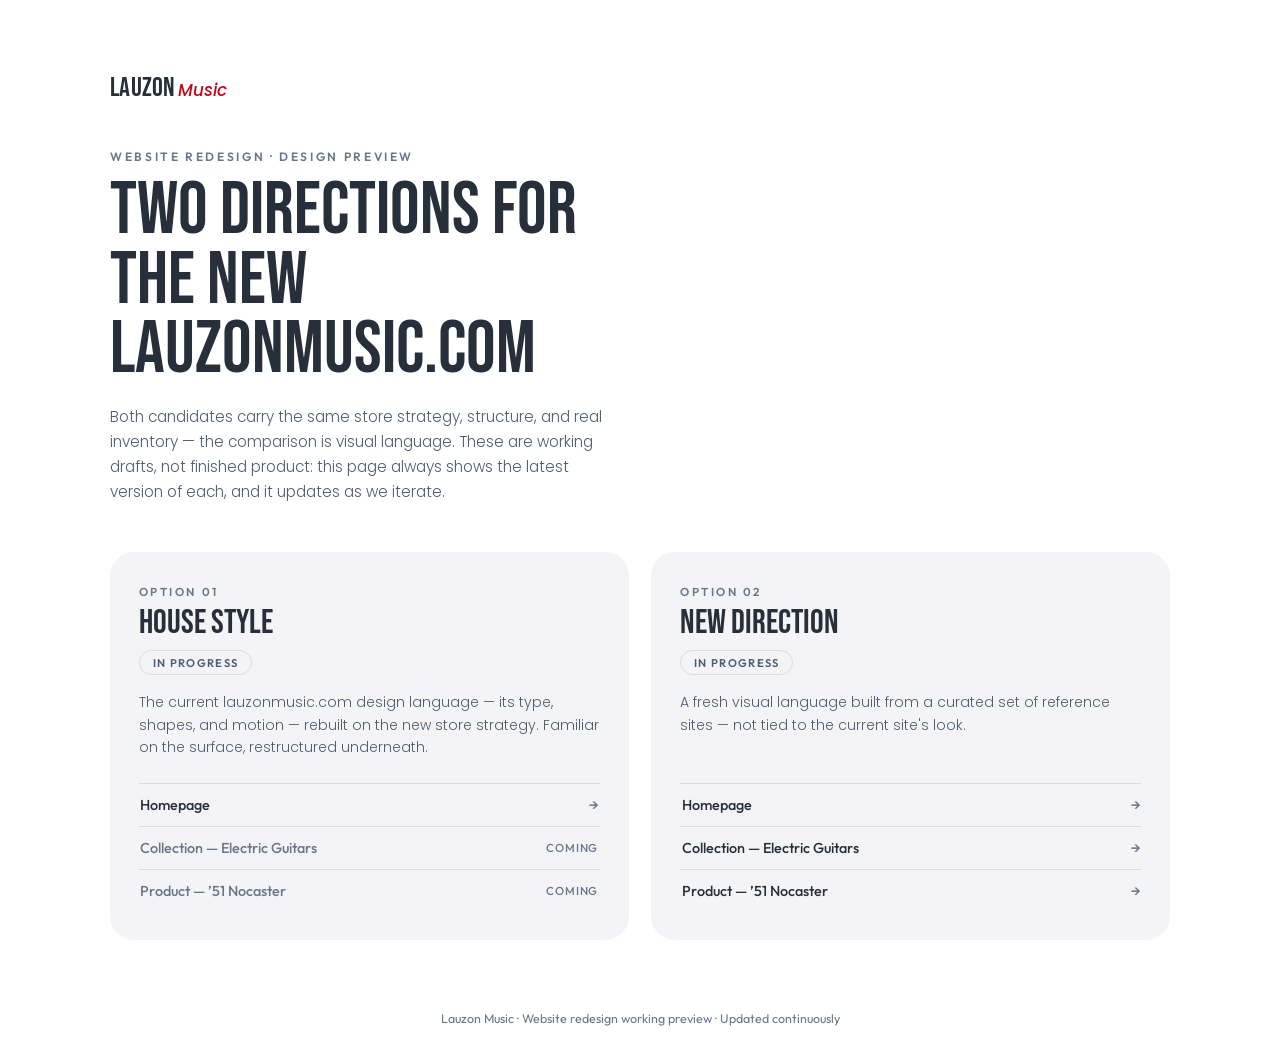
==== index.html @ 920a80ff "Website redesign preview: landing page + house-style and inspiration directions Co-Authored-By: Clau" ====
<!DOCTYPE html>
<html lang="en">
<head>
<meta charset="UTF-8">
<meta name="viewport" content="width=device-width, initial-scale=1.0">
<meta name="robots" content="noindex">
<title>Lauzon Music — Website Redesign Preview</title>
<link rel="preconnect" href="https://fonts.googleapis.com">
<link rel="preconnect" href="https://fonts.gstatic.com" crossorigin>
<link href="https://fonts.googleapis.com/css2?family=Bebas+Neue&family=Outfit:wght@400;500;600&family=Poppins:ital,wght@0,300;0,400;0,500;1,400&display=swap" rel="stylesheet">
<style>
  :root{
    --red:#C7051A; --ink:#272F3A; --slate:#66778E; --slate-strong:#4E5E73;
    --panel:#F4F4F6; --white:#FFFFFF; --line:rgba(39,47,58,.12);
    --ease:cubic-bezier(.23,1,.32,1);
  }
  *{margin:0;padding:0;box-sizing:border-box}
  body{font-family:'Poppins',sans-serif;background:var(--white);color:var(--ink);-webkit-font-smoothing:antialiased;min-height:100vh;display:flex;flex-direction:column}
  main{flex:1;width:min(1060px,92vw);margin:0 auto;padding:clamp(3rem,8vh,6rem) 0 3rem}
  .mark{display:inline-flex;align-items:baseline;gap:.15rem}
  .mark b{font-family:'Bebas Neue',sans-serif;font-weight:400;font-size:1.7rem;letter-spacing:.01em}
  .mark em{font-style:italic;font-weight:500;color:var(--red);font-size:1.05rem}
  .eyebrow{font-family:'Outfit',sans-serif;font-size:.75rem;font-weight:600;letter-spacing:.22em;text-transform:uppercase;color:var(--slate);margin:2.8rem 0 .8rem}
  h1{font-family:'Bebas Neue',sans-serif;font-weight:400;font-size:clamp(2.8rem,6.5vw,4.6rem);line-height:.95;text-transform:uppercase;max-width:16ch}
  .intro{color:var(--slate-strong);margin-top:1.1rem;max-width:56ch;line-height:1.65;font-size:.95rem;font-weight:300}
  .grid{display:grid;grid-template-columns:repeat(auto-fit,minmax(300px,1fr));gap:1.4rem;margin-top:3rem}
  .dir{background:var(--panel);border-radius:24px;display:flex;flex-direction:column;overflow:hidden;transition:transform .25s var(--ease),box-shadow .25s var(--ease)}
  .dir:hover{transform:translateY(-4px);box-shadow:0 14px 34px rgba(39,47,58,.10)}
  .body{padding:2rem 1.8rem 1.8rem;display:flex;flex-direction:column;flex:1}
  .no{font-family:'Outfit',sans-serif;font-size:.72rem;font-weight:600;letter-spacing:.22em;color:var(--slate);text-transform:uppercase}
  h2{font-family:'Bebas Neue',sans-serif;font-weight:400;font-size:2.1rem;line-height:1;text-transform:uppercase;margin:.5rem 0 .6rem}
  .desc{font-size:.875rem;line-height:1.6;color:var(--slate-strong);font-weight:300;flex:1}
  nav.pages{margin-top:1.5rem;display:flex;flex-direction:column;border-top:1px solid var(--line)}
  nav.pages a,nav.pages span.soon{display:flex;justify-content:space-between;align-items:center;padding:.75rem .1rem;text-decoration:none;color:var(--ink);font-family:'Outfit',sans-serif;font-size:.9rem;font-weight:500;border-bottom:1px solid var(--line)}
  nav.pages a:last-child,nav.pages span.soon:last-child{border-bottom:none}
  nav.pages a::after{content:"→";color:var(--slate);transition:transform .2s var(--ease),color .2s}
  nav.pages a:hover::after{transform:translateX(4px);color:var(--red)}
  nav.pages a:focus-visible{outline:2px solid var(--red);outline-offset:2px;border-radius:4px}
  nav.pages span.soon{color:var(--slate);cursor:default}
  nav.pages span.soon i{font-style:normal;font-size:.72rem;letter-spacing:.08em;text-transform:uppercase;color:var(--slate)}
  .badge{display:inline-flex;align-self:flex-start;font-family:'Outfit',sans-serif;font-size:.7rem;font-weight:600;letter-spacing:.12em;text-transform:uppercase;color:var(--slate-strong);border:1px solid var(--line);border-radius:999px;padding:.28rem .8rem;margin-bottom:1rem}
  footer{padding:1.4rem 0 2rem;text-align:center;font-family:'Outfit',sans-serif;font-size:.78rem;color:var(--slate)}
</style>
</head>
<body>
<main>
  <div class="mark"><b>LAUZON</b><em>Music</em></div>
  <p class="eyebrow">Website Redesign · Design Preview</p>
  <h1>Two directions for the new lauzonmusic.com</h1>
  <p class="intro">Both candidates carry the same store strategy, structure, and real inventory — the comparison is visual language. These are working drafts, not finished product: this page always shows the latest version of each, and it updates as we iterate.</p>

  <div class="grid">
    <article class="dir">
      <div class="body">
        <span class="no">Option 01</span>
        <h2>House Style</h2>
        <span class="badge">In progress</span>
        <p class="desc">The current lauzonmusic.com design language — its type, shapes, and motion — rebuilt on the new store strategy. Familiar on the surface, restructured underneath.</p>
        <nav class="pages">
          <a href="directions/house-style/index.html">Homepage</a>
          <span class="soon">Collection — Electric Guitars <i>Coming</i></span>
          <span class="soon">Product — &rsquo;51 Nocaster <i>Coming</i></span>
        </nav>
      </div>
    </article>

    <article class="dir">
      <div class="body">
        <span class="no">Option 02</span>
        <h2>New Direction</h2>
        <span class="badge">In progress</span>
        <p class="desc">A fresh visual language built from a curated set of reference sites — not tied to the current site's look.</p>
        <nav class="pages">
          <a href="directions/inspiration/index.html">Homepage</a>
          <a href="directions/inspiration/collection.html">Collection — Electric Guitars</a>
          <a href="directions/inspiration/product.html">Product — &rsquo;51 Nocaster</a>
        </nav>
      </div>
    </article>
  </div>
</main>
<footer>Lauzon Music · Website redesign working preview · Updated continuously</footer>
</body>
</html>
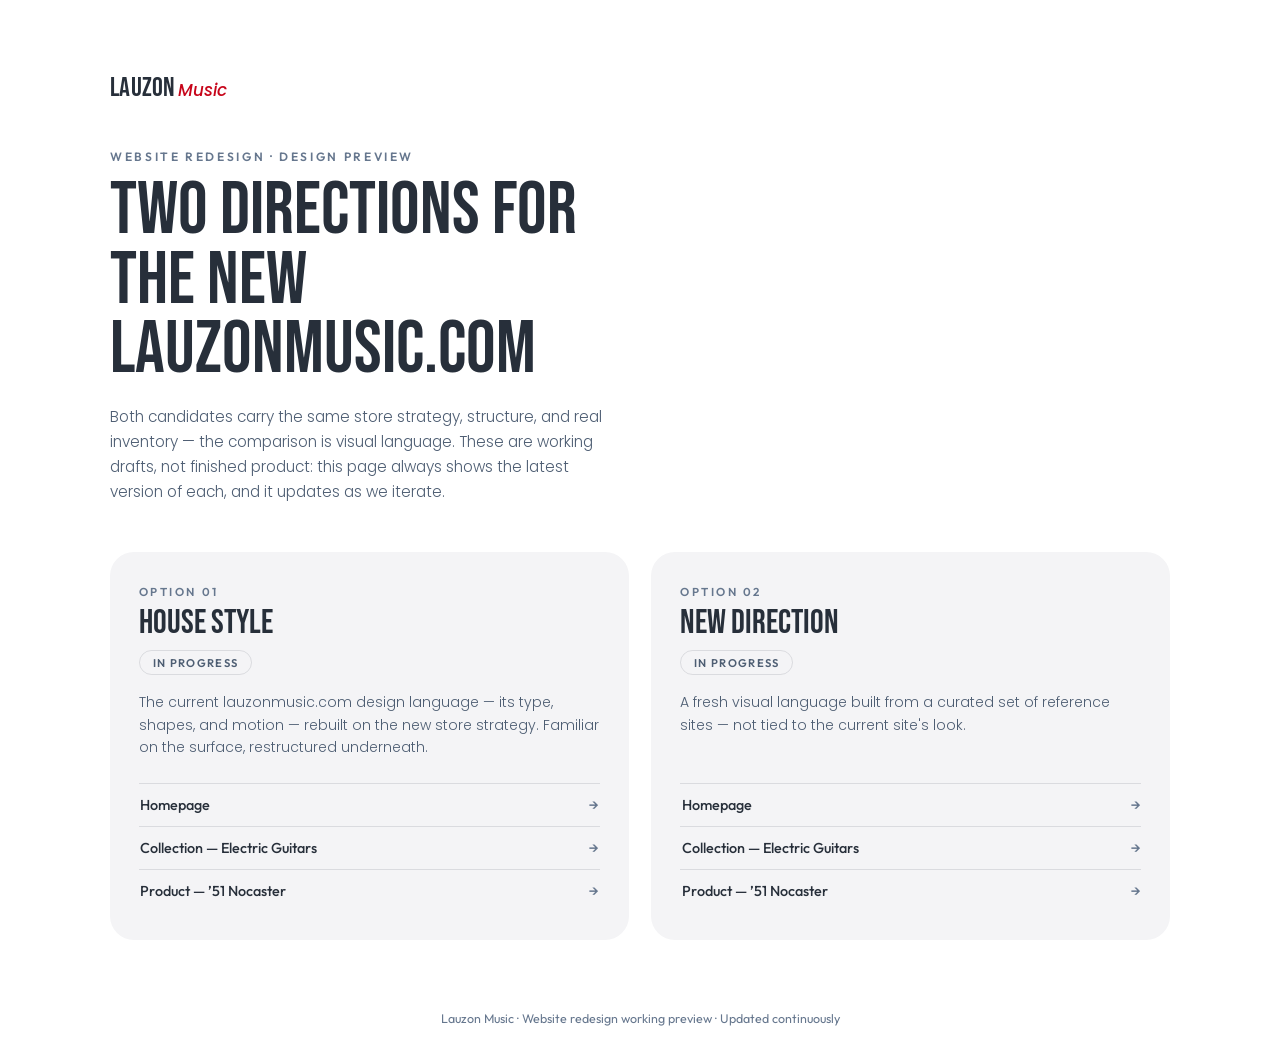
==== commit f0183f16: "Landing page: link house-style collection and product Co-Authored-By: Claude Fable 5 <noreply@anthro" ====
--- a/index.html
+++ b/index.html
@@ -58,8 +58,8 @@
         <p class="desc">The current lauzonmusic.com design language — its type, shapes, and motion — rebuilt on the new store strategy. Familiar on the surface, restructured underneath.</p>
         <nav class="pages">
           <a href="directions/house-style/index.html">Homepage</a>
-          <span class="soon">Collection — Electric Guitars <i>Coming</i></span>
-          <span class="soon">Product — &rsquo;51 Nocaster <i>Coming</i></span>
+          <a href="directions/house-style/collection.html">Collection — Electric Guitars</a>
+          <a href="directions/house-style/product.html">Product — &rsquo;51 Nocaster</a>
         </nav>
       </div>
     </article>
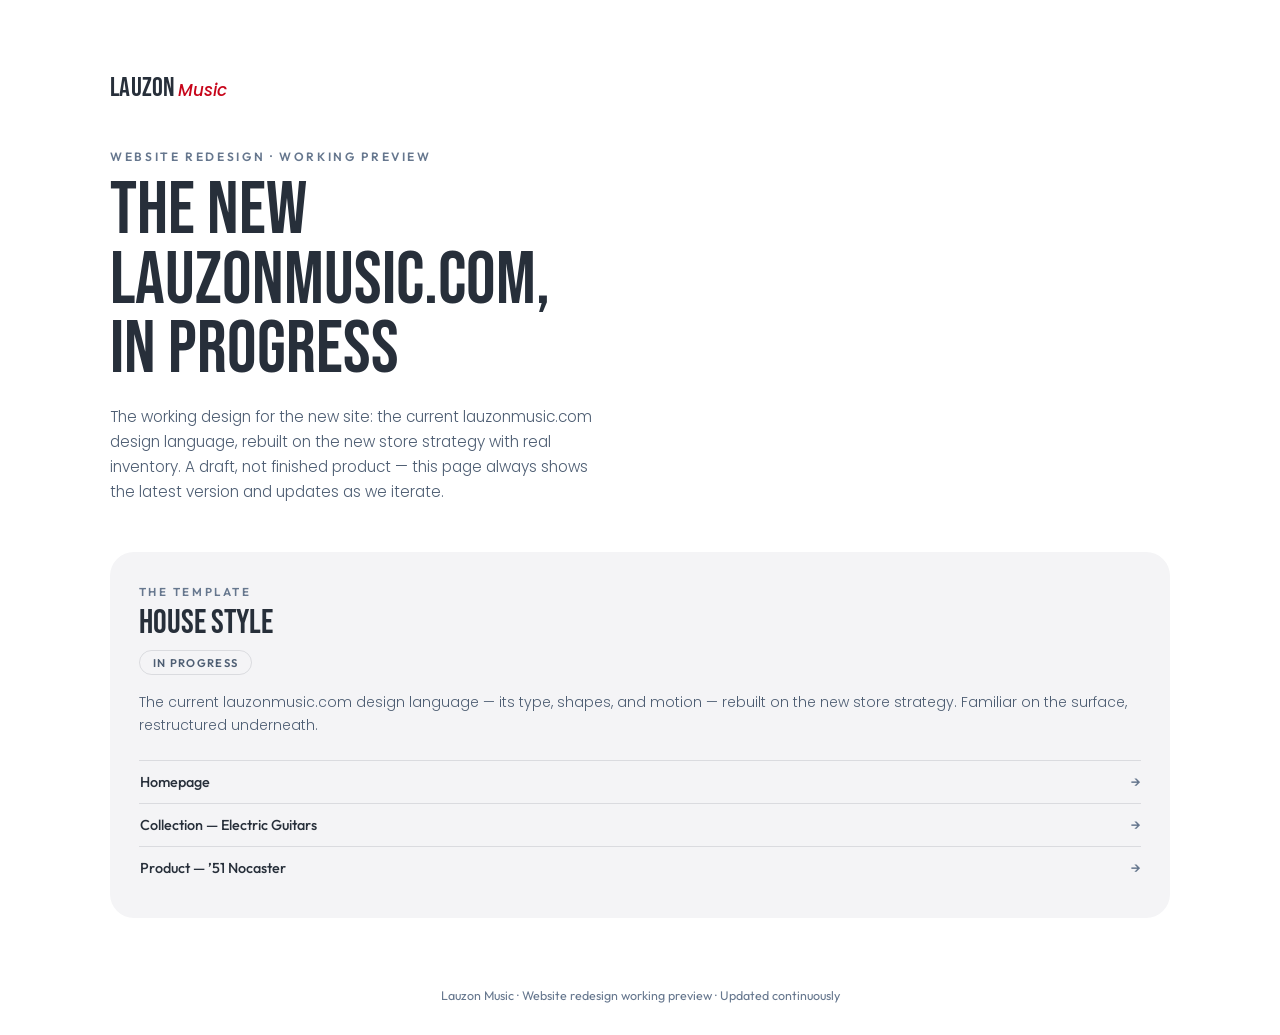
==== commit e1faf694: "Landing page: house style only Co-Authored-By: Claude Fable 5 <noreply@anthropic.com>" ====
--- a/index.html
+++ b/index.html
@@ -45,14 +45,14 @@
 <body>
 <main>
   <div class="mark"><b>LAUZON</b><em>Music</em></div>
-  <p class="eyebrow">Website Redesign · Design Preview</p>
-  <h1>Two directions for the new lauzonmusic.com</h1>
-  <p class="intro">Both candidates carry the same store strategy, structure, and real inventory — the comparison is visual language. These are working drafts, not finished product: this page always shows the latest version of each, and it updates as we iterate.</p>
+  <p class="eyebrow">Website Redesign · Working Preview</p>
+  <h1>The new lauzonmusic.com, in progress</h1>
+  <p class="intro">The working design for the new site: the current lauzonmusic.com design language, rebuilt on the new store strategy with real inventory. A draft, not finished product — this page always shows the latest version and updates as we iterate.</p>
 
   <div class="grid">
     <article class="dir">
       <div class="body">
-        <span class="no">Option 01</span>
+        <span class="no">The Template</span>
         <h2>House Style</h2>
         <span class="badge">In progress</span>
         <p class="desc">The current lauzonmusic.com design language — its type, shapes, and motion — rebuilt on the new store strategy. Familiar on the surface, restructured underneath.</p>
@@ -64,19 +64,6 @@
       </div>
     </article>
 
-    <article class="dir">
-      <div class="body">
-        <span class="no">Option 02</span>
-        <h2>New Direction</h2>
-        <span class="badge">In progress</span>
-        <p class="desc">A fresh visual language built from a curated set of reference sites — not tied to the current site's look.</p>
-        <nav class="pages">
-          <a href="directions/inspiration/index.html">Homepage</a>
-          <a href="directions/inspiration/collection.html">Collection — Electric Guitars</a>
-          <a href="directions/inspiration/product.html">Product — &rsquo;51 Nocaster</a>
-        </nav>
-      </div>
-    </article>
   </div>
 </main>
 <footer>Lauzon Music · Website redesign working preview · Updated continuously</footer>
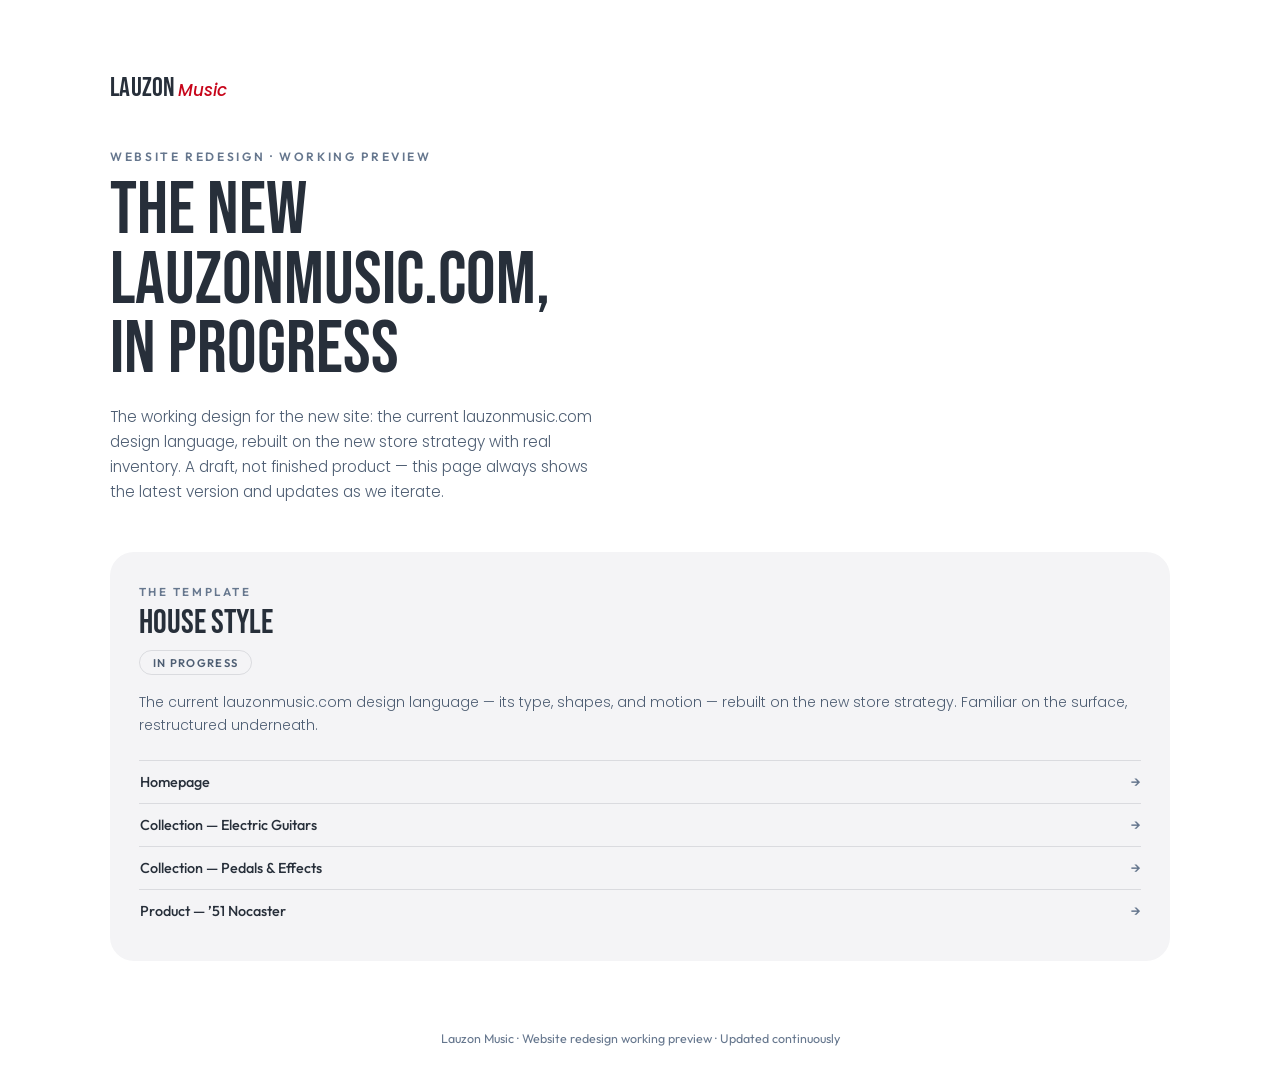
==== commit 09517d14: "Client review round (2026-08-07 call): YouTube channel fix, pedal carousel + effects collection page" ====
--- a/index.html
+++ b/index.html
@@ -59,6 +59,7 @@
         <nav class="pages">
           <a href="directions/house-style/index.html">Homepage</a>
           <a href="directions/house-style/collection.html">Collection — Electric Guitars</a>
+          <a href="directions/house-style/effects.html">Collection — Pedals &amp; Effects</a>
           <a href="directions/house-style/product.html">Product — &rsquo;51 Nocaster</a>
         </nav>
       </div>
